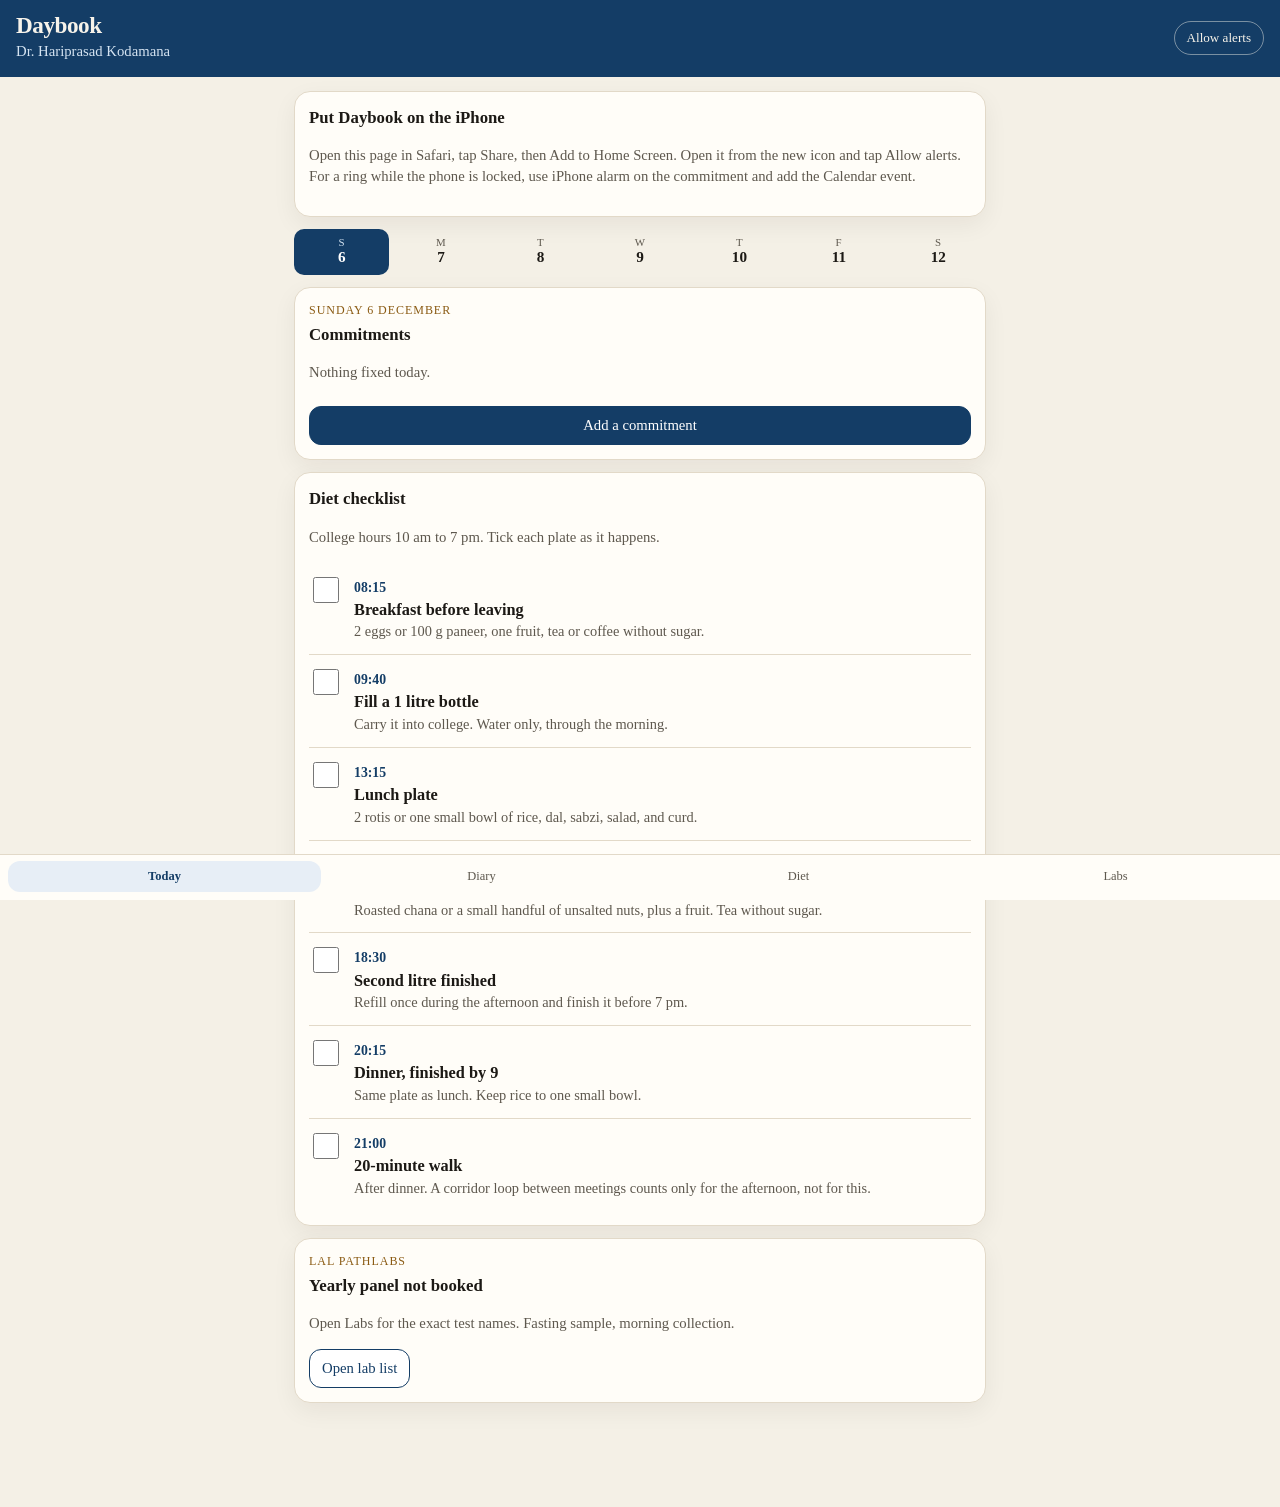
==== hariprasad-daybook/index.html @ 0a5bf354 "Add an iPhone daybook for Dr. Hariprasad Kodamana. A home-screen checklist for the college day, year" ====
<!DOCTYPE html>
<html lang="en">
<head>
  <meta charset="UTF-8" />
  <meta name="viewport" content="width=device-width, initial-scale=1, viewport-fit=cover" />
  <meta name="theme-color" content="#143d66" />
  <meta name="apple-mobile-web-app-capable" content="yes" />
  <meta name="mobile-web-app-capable" content="yes" />
  <meta name="apple-mobile-web-app-status-bar-style" content="black-translucent" />
  <meta name="apple-mobile-web-app-title" content="Daybook" />
  <link rel="manifest" href="./manifest.json" />
  <link rel="apple-touch-icon" href="./assets/icon-180.png" />
  <link rel="icon" type="image/png" href="./assets/icon-192.png" />
  <title>Daybook — Dr. Hariprasad Kodamana</title>
  <link rel="stylesheet" href="./styles.css" />
</head>
<body>
  <header>
    <div class="brand">
      <div>
        <h1>Daybook</h1>
        <p class="who">Dr. Hariprasad Kodamana</p>
      </div>
      <button class="ghost" id="notify-btn" type="button">Allow alerts</button>
    </div>
  </header>
  <main class="wrap">
    <section id="today" class="panel active"></section>
    <section id="diary" class="panel"></section>
    <section id="diet" class="panel"></section>
    <section id="labs" class="panel"></section>
  </main>
  <nav>
    <button type="button" data-tab="today" class="active">Today</button>
    <button type="button" data-tab="diary">Diary</button>
    <button type="button" data-tab="diet">Diet</button>
    <button type="button" data-tab="labs">Labs</button>
  </nav>
  <dialog id="sheet">
    <form id="commit-form">
      <p class="kicker" id="form-kicker">New commitment</p>
      <h2 id="form-title">Fix a time</h2>
      <label class="field" for="f-title">What</label>
      <input id="f-title" name="title" type="text" required maxlength="120" placeholder="Meeting, call, family, travel" />
      <div class="row">
        <div style="flex:1">
          <label class="field" for="f-date">Date</label>
          <input id="f-date" name="date" type="date" required />
        </div>
        <div style="flex:1">
          <label class="field" for="f-time">Time</label>
          <input id="f-time" name="time" type="time" required value="16:00" />
        </div>
      </div>
      <label class="field" for="f-notes">Note</label>
      <textarea id="f-notes" name="notes" placeholder="What has to be ready"></textarea>
      <label class="field" for="f-repeat">Repeats</label>
      <select id="f-repeat" name="repeat">
        <option value="once">Once</option>
        <option value="daily">Every day</option>
        <option value="weekdays">Weekdays</option>
        <option value="weekly">Every week</option>
        <option value="monthly">Every month</option>
      </select>
      <label class="field" for="f-remind">First reminder</label>
      <select id="f-remind" name="remindMode">
        <option value="at">At the time</option>
        <option value="before15" selected>15 minutes before</option>
        <option value="before30">30 minutes before</option>
        <option value="before60">1 hour before</option>
        <option value="morning8">8:00 that morning</option>
      </select>
      <p class="tiny">Saving a new commitment also downloads a Calendar file. Open it to put the alarm on the iPhone. That alarm still rings when Daybook is closed.</p>
      <label class="field" for="f-nag">How often to remind</label>
      <select id="f-nag" name="nag">
        <option value="once" selected>Once</option>
        <option value="every15x3">Every 15 minutes, three times</option>
        <option value="every30x3">Every 30 minutes, three times</option>
      </select>
      <div class="row" style="margin-top:14px">
        <button class="solid" type="submit">Save</button>
        <button class="quiet" type="button" id="close-sheet">Close</button>
      </div>
    </form>
  </dialog>
  <script src="./logic.js"></script>
  <script src="./app.js"></script>
</body>
</html>
---- hariprasad-daybook/styles.css ----
:root {
  --paper: #f4f0e6;
  --card: #fffdf8;
  --ink: #1c1915;
  --muted: #5e584e;
  --line: #e2d9c8;
  --navy: #143d66;
  --navy-2: #0e2c4a;
  --gold: #8a5a12;
  --gold-bg: #f8eccf;
  --green: #1d6b45;
  --green-bg: #e5f4eb;
  --red: #8d2d2d;
  --shadow: 0 8px 24px rgba(28, 25, 21, 0.06);
  --safe-bottom: env(safe-area-inset-bottom, 0px);
}

* { box-sizing: border-box; }
html, body { margin: 0; padding: 0; }
body {
  font-family: "Iowan Old Style", "Palatino Linotype", Palatino, Georgia, serif;
  background: var(--paper);
  color: var(--ink);
  line-height: 1.45;
  padding-bottom: calc(84px + var(--safe-bottom));
}
button, input, select, textarea { font-family: inherit; }

header {
  position: sticky;
  top: 0;
  z-index: 20;
  background: var(--navy);
  color: #f7f3ea;
  padding: calc(14px + env(safe-area-inset-top, 0px)) 16px 14px;
}
.brand { display: flex; justify-content: space-between; gap: 12px; align-items: center; }
h1 { font-size: 1.45rem; line-height: 1; margin: 0 0 4px; font-weight: 700; letter-spacing: -0.02em; }
.who { margin: 0; font-size: 0.92rem; color: #d5e4f2; }
.ghost {
  background: transparent;
  color: #f7f3ea;
  border: 1px solid rgba(247, 243, 234, 0.45);
  border-radius: 999px;
  padding: 8px 12px;
  font-size: 0.82rem;
}
.wrap { max-width: 720px; margin: 0 auto; padding: 14px 14px 8px; }
.panel { display: none; }
.panel.active { display: block; }

.card {
  background: var(--card);
  border: 1px solid var(--line);
  border-radius: 16px;
  padding: 14px;
  margin-bottom: 12px;
  box-shadow: var(--shadow);
}
.card h2, .card h3 { margin: 0 0 6px; font-size: 1.05rem; }
.muted { color: var(--muted); font-size: 0.92rem; }
.row { display: flex; gap: 8px; flex-wrap: wrap; align-items: center; }
.week { display: grid; grid-template-columns: repeat(7, 1fr); gap: 4px; margin-bottom: 12px; }
.week button, .cal button {
  border: 1px solid transparent;
  background: transparent;
  color: var(--ink);
  border-radius: 10px;
  padding: 6px 0 8px;
}
.week button strong, .cal button strong { display: block; font-size: 0.95rem; }
.week button span, .cal .dow { display: block; font-size: 0.68rem; letter-spacing: 0.04em; text-transform: uppercase; color: var(--muted); }
.week button.on, .cal button.on { background: var(--navy); color: white; }
.week button.on span { color: #d5e4f2; }
.week button.has::after, .cal button.has::after {
  content: "";
  display: block;
  width: 5px;
  height: 5px;
  border-radius: 50%;
  background: var(--gold);
  margin: 4px auto 0;
}
.week button.on.has::after { background: #f4d48a; }

.check, .commit {
  display: flex;
  gap: 12px;
  align-items: flex-start;
  padding: 12px 0;
  border-top: 1px solid var(--line);
}
.check:first-of-type, .commit:first-of-type { border-top: 0; }
.check input, .commit input[type="checkbox"] {
  width: 26px;
  height: 26px;
  margin-top: 2px;
  accent-color: var(--green);
  flex: 0 0 auto;
}
.time { color: var(--navy); font-weight: 700; font-size: 0.86rem; }
.title { font-size: 1.02rem; font-weight: 700; }
.detail { color: var(--muted); font-size: 0.9rem; }
.done .title { text-decoration: line-through; color: var(--muted); }

.banner {
  background: var(--gold-bg);
  border: 1px solid #e4cd93;
  border-radius: 16px;
  padding: 12px;
  margin-bottom: 12px;
}
.banner h2 { margin: 0 0 4px; font-size: 1rem; }
button.solid, button.quiet, button.warn {
  border-radius: 12px;
  padding: 10px 12px;
  font-size: 0.92rem;
  border: 1px solid var(--navy);
}
button.solid { background: var(--navy); color: white; }
button.quiet { background: white; color: var(--navy); }
button.warn { background: white; color: var(--red); border-color: #e4b4b4; }
button.full { width: 100%; }

.month-head { display: flex; justify-content: space-between; align-items: center; margin-bottom: 8px; }
.cal { display: grid; grid-template-columns: repeat(7, 1fr); gap: 4px; }
.cal .dow { text-align: center; padding-bottom: 4px; }
.cal button { min-height: 42px; }
.cal button.on { background: var(--navy); color: white; }

label.field { display: block; font-size: 0.82rem; color: var(--muted); margin: 10px 0 4px; }
input[type="text"], input[type="date"], input[type="time"], select, textarea {
  width: 100%;
  border: 1px solid var(--line);
  background: white;
  border-radius: 12px;
  padding: 11px 12px;
  font-size: 1rem;
  color: var(--ink);
}
textarea { min-height: 110px; resize: vertical; }

dialog {
  width: min(560px, calc(100% - 24px));
  border: 0;
  border-radius: 18px;
  padding: 16px;
  background: var(--card);
}
dialog::backdrop { background: rgba(20, 30, 40, 0.45); }

.lab {
  padding: 10px 0;
  border-top: 1px solid var(--line);
}
.lab:first-of-type { border-top: 0; }
.code { font-size: 0.78rem; letter-spacing: 0.04em; color: var(--gold); font-weight: 700; }
.kicker { font-size: 0.75rem; letter-spacing: 0.08em; text-transform: uppercase; color: var(--gold); margin: 0 0 4px; }
.stats { display: grid; grid-template-columns: 1fr 1fr; gap: 8px; }
.stat { background: #f7f4ec; border-radius: 12px; padding: 10px; }
.stat b { display: block; font-size: 1.05rem; }
nav {
  position: fixed;
  left: 0; right: 0; bottom: 0;
  display: grid;
  grid-template-columns: repeat(4, 1fr);
  gap: 4px;
  background: #fffdf8;
  border-top: 1px solid var(--line);
  padding: 6px 8px calc(8px + var(--safe-bottom));
}
nav button {
  border: 0;
  background: transparent;
  color: var(--muted);
  border-radius: 12px;
  padding: 8px 2px;
  font-size: 0.78rem;
}
nav button.active { background: #e7eef6; color: var(--navy); font-weight: 700; }
.tiny { font-size: 0.82rem; color: var(--muted); }
ul.plain { margin: 8px 0 0; padding-left: 18px; }
ul.plain li { margin: 4px 0; }
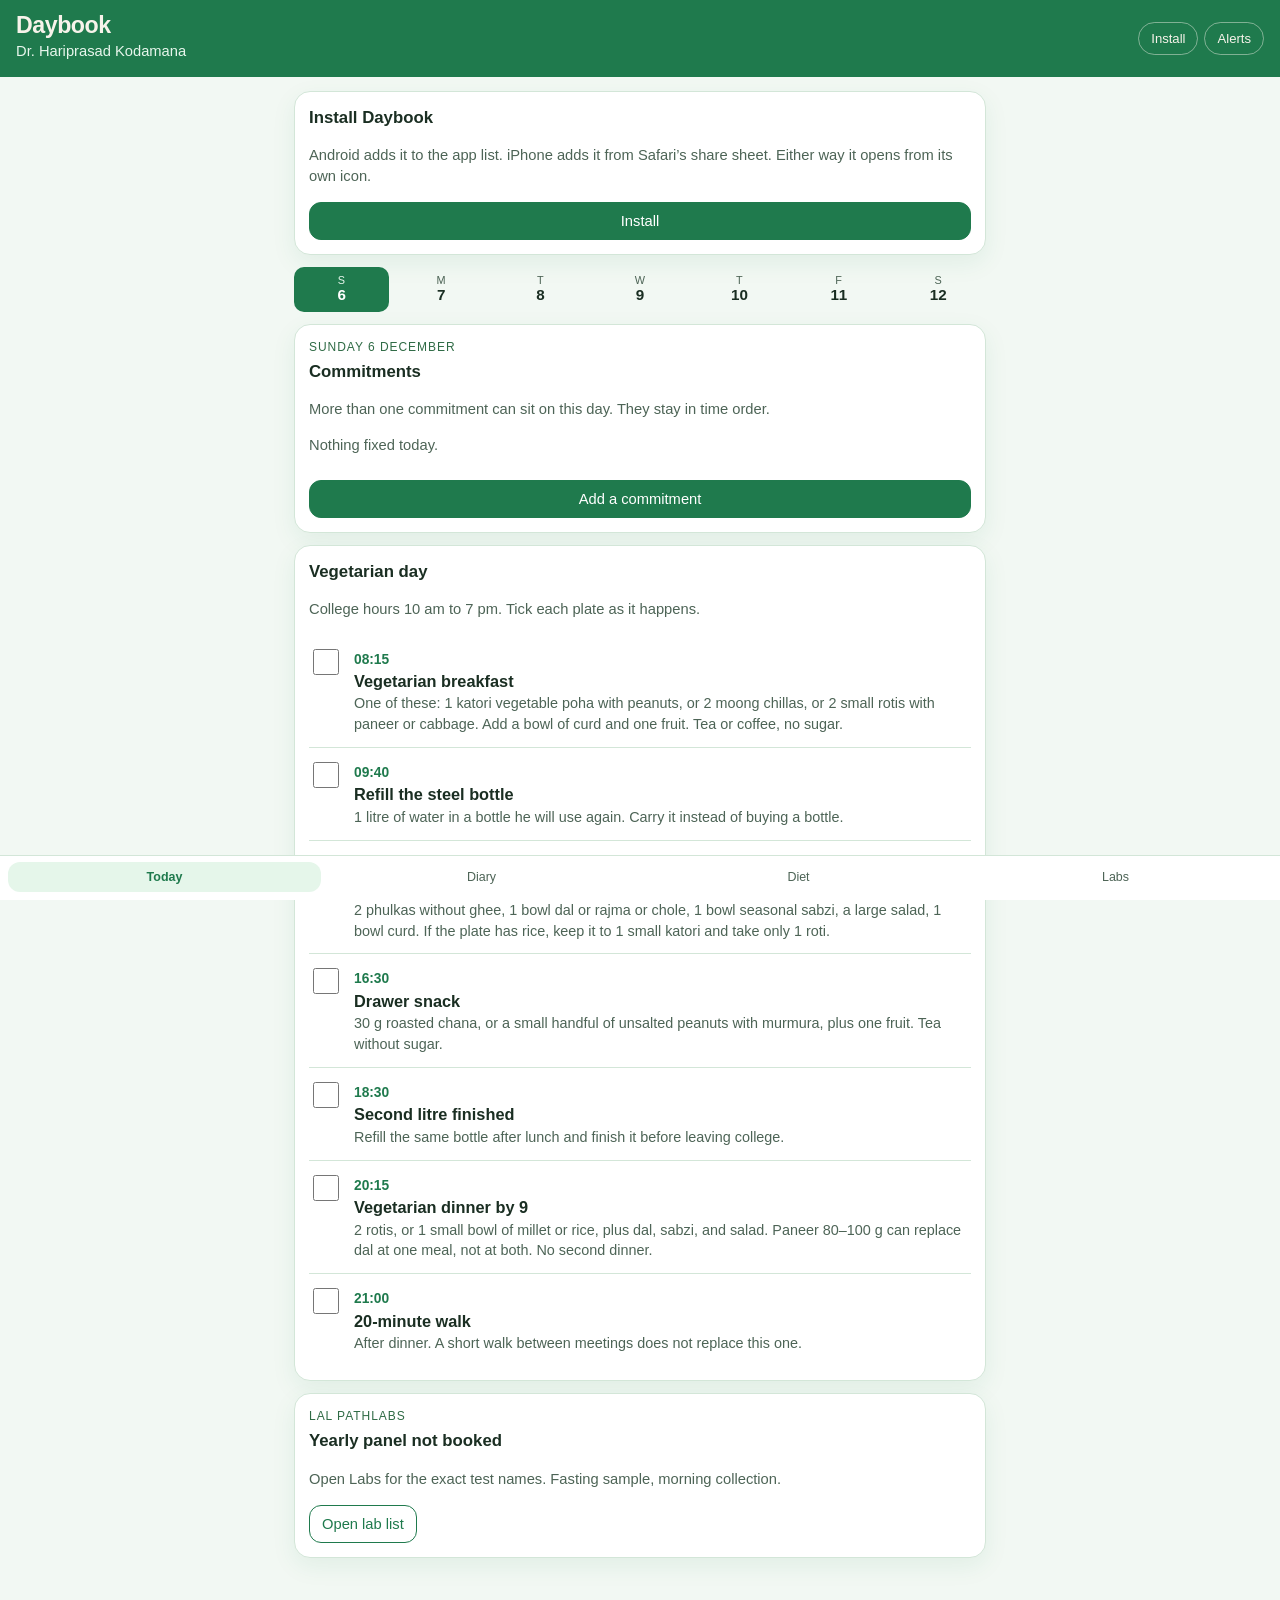
==== commit 37654917: "Make Daybook a vegetarian green app with an install button. The college-day plate is fully vegetaria" ====
--- a/hariprasad-daybook/index.html
+++ b/hariprasad-daybook/index.html
@@ -3,7 +3,7 @@
 <head>
   <meta charset="UTF-8" />
   <meta name="viewport" content="width=device-width, initial-scale=1, viewport-fit=cover" />
-  <meta name="theme-color" content="#143d66" />
+  <meta name="theme-color" content="#1f7a4d" />
   <meta name="apple-mobile-web-app-capable" content="yes" />
   <meta name="mobile-web-app-capable" content="yes" />
   <meta name="apple-mobile-web-app-status-bar-style" content="black-translucent" />
@@ -21,7 +21,10 @@
         <h1>Daybook</h1>
         <p class="who">Dr. Hariprasad Kodamana</p>
       </div>
-      <button class="ghost" id="notify-btn" type="button">Allow alerts</button>
+      <div class="brand-actions">
+        <button class="ghost" id="install-btn" type="button">Install</button>
+        <button class="ghost" id="notify-btn" type="button">Alerts</button>
+      </div>
     </div>
   </header>
   <main class="wrap">
@@ -36,6 +39,31 @@
     <button type="button" data-tab="diet">Diet</button>
     <button type="button" data-tab="labs">Labs</button>
   </nav>
+  <dialog id="install-sheet">
+    <p class="kicker">Download</p>
+    <h2>Install Daybook</h2>
+    <div id="install-android">
+      <p>On Android, Install places Daybook in the app list, beside the other apps. It opens full screen from its own icon.</p>
+      <ol class="steps">
+        <li>Tap Install now. If the phone asks, confirm Install.</li>
+        <li>If that button is quiet, open the Chrome menu and tap Install app, or Add to Home screen.</li>
+        <li>Open Daybook from the new icon, then tap Alerts.</li>
+      </ol>
+      <button class="solid" type="button" id="install-now">Install now</button>
+    </div>
+    <div id="install-ios">
+      <p>On iPhone, Apple installs this from Safari’s share sheet. After that it opens full screen from the home screen icon, without the Safari bar.</p>
+      <ol class="steps">
+        <li>Open this page in Safari.</li>
+        <li>Tap the Share button.</li>
+        <li>Tap Add to Home Screen, then Add.</li>
+        <li>Open the Daybook icon and tap Alerts.</li>
+      </ol>
+    </div>
+    <div class="row" style="margin-top:14px">
+      <button class="quiet" type="button" id="close-install">Close</button>
+    </div>
+  </dialog>
   <dialog id="sheet">
     <form id="commit-form">
       <p class="kicker" id="form-kicker">New commitment</p>
--- a/hariprasad-daybook/styles.css
+++ b/hariprasad-daybook/styles.css
@@ -1,24 +1,24 @@
 :root {
-  --paper: #f4f0e6;
-  --card: #fffdf8;
-  --ink: #1c1915;
-  --muted: #5e584e;
-  --line: #e2d9c8;
-  --navy: #143d66;
-  --navy-2: #0e2c4a;
-  --gold: #8a5a12;
-  --gold-bg: #f8eccf;
-  --green: #1d6b45;
-  --green-bg: #e5f4eb;
+  --paper: #f2f8f3;
+  --card: #ffffff;
+  --ink: #1a2e22;
+  --muted: #4d6456;
+  --line: #d3e6d8;
+  --navy: #1f7a4d;
+  --navy-2: #145c38;
+  --gold: #2f6b45;
+  --gold-bg: #e5f6ea;
+  --green: #1f7a4d;
+  --green-bg: #e5f6ea;
   --red: #8d2d2d;
-  --shadow: 0 8px 24px rgba(28, 25, 21, 0.06);
+  --shadow: 0 8px 24px rgba(31, 122, 77, 0.08);
   --safe-bottom: env(safe-area-inset-bottom, 0px);
 }
 
 * { box-sizing: border-box; }
 html, body { margin: 0; padding: 0; }
 body {
-  font-family: "Iowan Old Style", "Palatino Linotype", Palatino, Georgia, serif;
+  font-family: -apple-system, BlinkMacSystemFont, "Segoe UI", Roboto, sans-serif;
   background: var(--paper);
   color: var(--ink);
   line-height: 1.45;
@@ -36,7 +36,8 @@
 }
 .brand { display: flex; justify-content: space-between; gap: 12px; align-items: center; }
 h1 { font-size: 1.45rem; line-height: 1; margin: 0 0 4px; font-weight: 700; letter-spacing: -0.02em; }
-.who { margin: 0; font-size: 0.92rem; color: #d5e4f2; }
+.who { margin: 0; font-size: 0.92rem; color: #e7f6ec; }
+.brand-actions { display: flex; gap: 6px; align-items: center; }
 .ghost {
   background: transparent;
   color: #f7f3ea;
@@ -71,7 +72,7 @@
 .week button strong, .cal button strong { display: block; font-size: 0.95rem; }
 .week button span, .cal .dow { display: block; font-size: 0.68rem; letter-spacing: 0.04em; text-transform: uppercase; color: var(--muted); }
 .week button.on, .cal button.on { background: var(--navy); color: white; }
-.week button.on span { color: #d5e4f2; }
+.week button.on span { color: #e7f6ec; }
 .week button.has::after, .cal button.has::after {
   content: "";
   display: block;
@@ -104,8 +105,8 @@
 .done .title { text-decoration: line-through; color: var(--muted); }
 
 .banner {
-  background: var(--gold-bg);
-  border: 1px solid #e4cd93;
+  background: #e5f6ea;
+  border: 1px solid #b7dec4;
   border-radius: 16px;
   padding: 12px;
   margin-bottom: 12px;
@@ -157,7 +158,7 @@
 .code { font-size: 0.78rem; letter-spacing: 0.04em; color: var(--gold); font-weight: 700; }
 .kicker { font-size: 0.75rem; letter-spacing: 0.08em; text-transform: uppercase; color: var(--gold); margin: 0 0 4px; }
 .stats { display: grid; grid-template-columns: 1fr 1fr; gap: 8px; }
-.stat { background: #f7f4ec; border-radius: 12px; padding: 10px; }
+.stat { background: #f3faf5; border-radius: 12px; padding: 10px; }
 .stat b { display: block; font-size: 1.05rem; }
 nav {
   position: fixed;
@@ -165,7 +166,7 @@
   display: grid;
   grid-template-columns: repeat(4, 1fr);
   gap: 4px;
-  background: #fffdf8;
+  background: #ffffff;
   border-top: 1px solid var(--line);
   padding: 6px 8px calc(8px + var(--safe-bottom));
 }
@@ -177,7 +178,9 @@
   padding: 8px 2px;
   font-size: 0.78rem;
 }
-nav button.active { background: #e7eef6; color: var(--navy); font-weight: 700; }
+nav button.active { background: #e5f6ea; color: var(--navy); font-weight: 700; }
+ol.steps { margin: 8px 0 0; padding-left: 18px; }
+ol.steps li { margin: 6px 0; }
 .tiny { font-size: 0.82rem; color: var(--muted); }
 ul.plain { margin: 8px 0 0; padding-left: 18px; }
 ul.plain li { margin: 4px 0; }
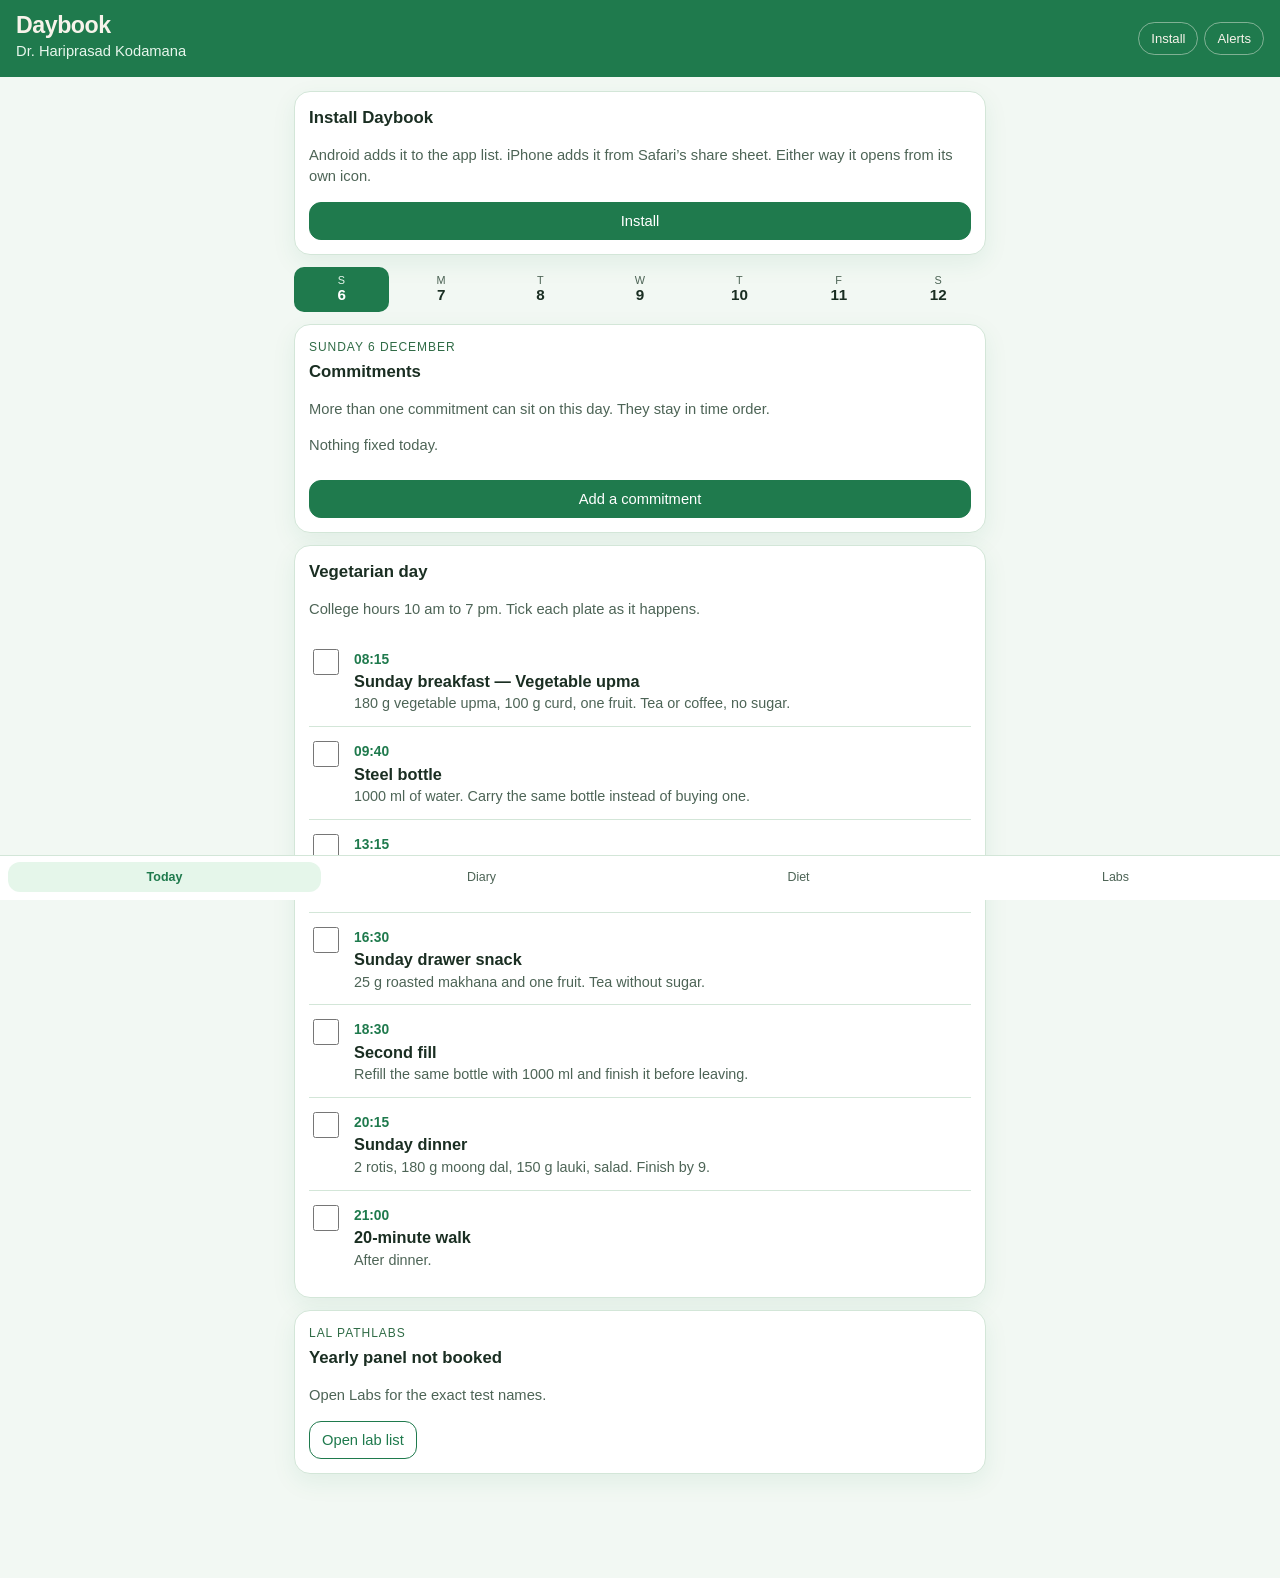
==== commit c7af75cd: "Scale the vegetarian week from height, weight, and age. Daybook now keeps seven different menus, upd" ====
--- a/hariprasad-daybook/index.html
+++ b/hariprasad-daybook/index.html
@@ -42,8 +42,9 @@
   <dialog id="install-sheet">
     <p class="kicker">Download</p>
     <h2>Install Daybook</h2>
-    <div id="install-android">
-      <p>On Android, Install places Daybook in the app list, beside the other apps. It opens full screen from its own icon.</p>
+    <div id="install-android" class="install-block">
+      <h3>Android</h3>
+      <p>Install places Daybook in the app list, beside the other apps. It opens full screen from its own icon.</p>
       <ol class="steps">
         <li>Tap Install now. If the phone asks, confirm Install.</li>
         <li>If that button is quiet, open the Chrome menu and tap Install app, or Add to Home screen.</li>
@@ -51,8 +52,9 @@
       </ol>
       <button class="solid" type="button" id="install-now">Install now</button>
     </div>
-    <div id="install-ios">
-      <p>On iPhone, Apple installs this from Safari’s share sheet. After that it opens full screen from the home screen icon, without the Safari bar.</p>
+    <div id="install-ios" class="install-block">
+      <h3>iPhone</h3>
+      <p>Apple installs this from Safari’s share sheet. After that it opens full screen from the home screen icon, without the Safari bar.</p>
       <ol class="steps">
         <li>Open this page in Safari.</li>
         <li>Tap the Share button.</li>
--- a/hariprasad-daybook/styles.css
+++ b/hariprasad-daybook/styles.css
@@ -130,7 +130,7 @@
 .cal button.on { background: var(--navy); color: white; }
 
 label.field { display: block; font-size: 0.82rem; color: var(--muted); margin: 10px 0 4px; }
-input[type="text"], input[type="date"], input[type="time"], select, textarea {
+input[type="text"], input[type="date"], input[type="time"], input[type="number"], select, textarea {
   width: 100%;
   border: 1px solid var(--line);
   background: white;
@@ -143,11 +143,22 @@
 
 dialog {
   width: min(560px, calc(100% - 24px));
+  max-height: calc(100% - 24px);
+  overflow: auto;
   border: 0;
   border-radius: 18px;
   padding: 16px;
   background: var(--card);
 }
+.install-block + .install-block { margin-top: 14px; padding-top: 12px; border-top: 1px solid var(--line); }
+.install-block h3 { margin: 0 0 6px; font-size: 1.05rem; }
+#install-now { margin-top: 10px; }
+.measure-grid { display: grid; grid-template-columns: 1fr 1fr; gap: 8px; }
+.measure-grid label { display: block; font-size: 0.82rem; color: var(--muted); }
+.measure-grid input { margin-top: 4px; }
+.card.today-menu { border-color: var(--navy); }
+.meal { padding: 10px 0; border-top: 1px solid var(--line); }
+.meal:first-of-type { border-top: 0; }
 dialog::backdrop { background: rgba(20, 30, 40, 0.45); }
 
 .lab {
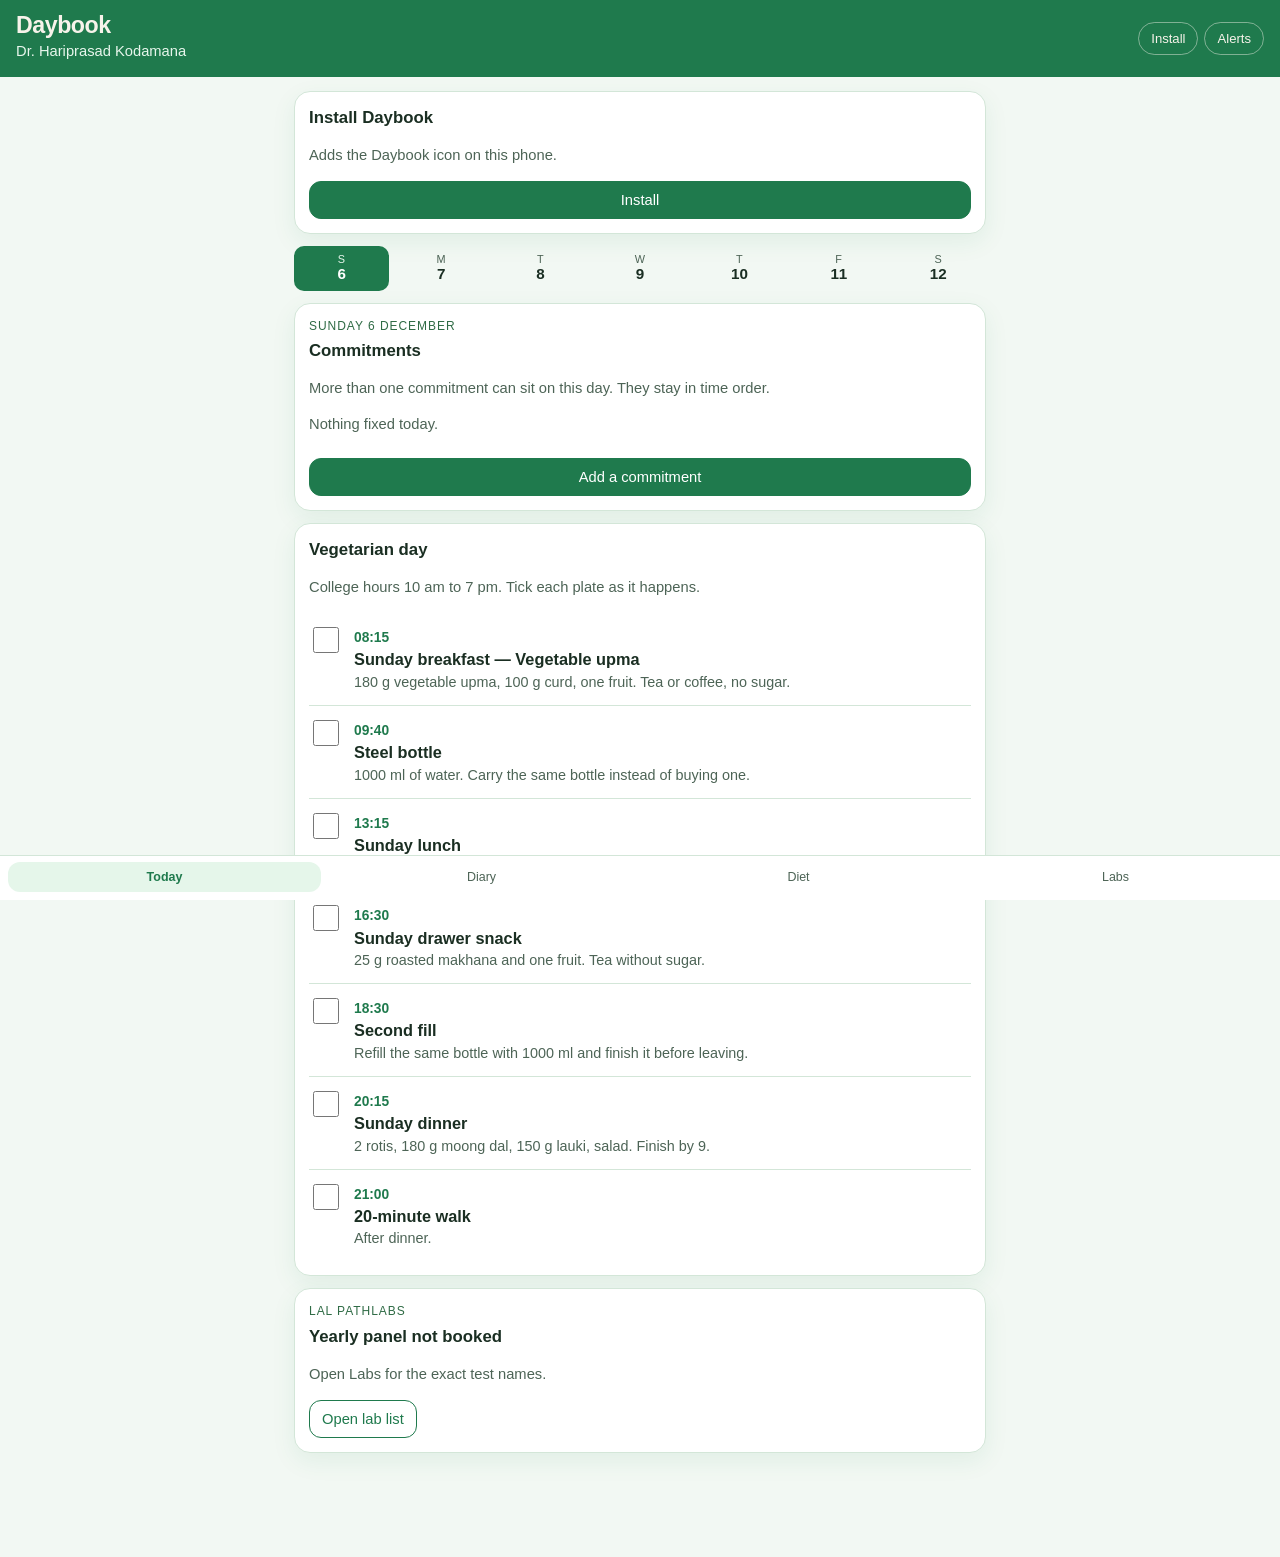
==== commit 4a1a22f0: "Make Install start the phone install instead of showing steps. Android opens Chrome's install dialog" ====
--- a/hariprasad-daybook/index.html
+++ b/hariprasad-daybook/index.html
@@ -13,6 +13,16 @@
   <link rel="icon" type="image/png" href="./assets/icon-192.png" />
   <title>Daybook — Dr. Hariprasad Kodamana</title>
   <link rel="stylesheet" href="./styles.css" />
+  <script>
+    window.__daybookInstall = null;
+    window.addEventListener("beforeinstallprompt", function (event) {
+      event.preventDefault();
+      window.__daybookInstall = event;
+    });
+    if ("serviceWorker" in navigator) {
+      navigator.serviceWorker.register("./service-worker.js");
+    }
+  </script>
 </head>
 <body>
   <header>
@@ -39,33 +49,6 @@
     <button type="button" data-tab="diet">Diet</button>
     <button type="button" data-tab="labs">Labs</button>
   </nav>
-  <dialog id="install-sheet">
-    <p class="kicker">Download</p>
-    <h2>Install Daybook</h2>
-    <div id="install-android" class="install-block">
-      <h3>Android</h3>
-      <p>Install places Daybook in the app list, beside the other apps. It opens full screen from its own icon.</p>
-      <ol class="steps">
-        <li>Tap Install now. If the phone asks, confirm Install.</li>
-        <li>If that button is quiet, open the Chrome menu and tap Install app, or Add to Home screen.</li>
-        <li>Open Daybook from the new icon, then tap Alerts.</li>
-      </ol>
-      <button class="solid" type="button" id="install-now">Install now</button>
-    </div>
-    <div id="install-ios" class="install-block">
-      <h3>iPhone</h3>
-      <p>Apple installs this from Safari’s share sheet. After that it opens full screen from the home screen icon, without the Safari bar.</p>
-      <ol class="steps">
-        <li>Open this page in Safari.</li>
-        <li>Tap the Share button.</li>
-        <li>Tap Add to Home Screen, then Add.</li>
-        <li>Open the Daybook icon and tap Alerts.</li>
-      </ol>
-    </div>
-    <div class="row" style="margin-top:14px">
-      <button class="quiet" type="button" id="close-install">Close</button>
-    </div>
-  </dialog>
   <dialog id="sheet">
     <form id="commit-form">
       <p class="kicker" id="form-kicker">New commitment</p>
